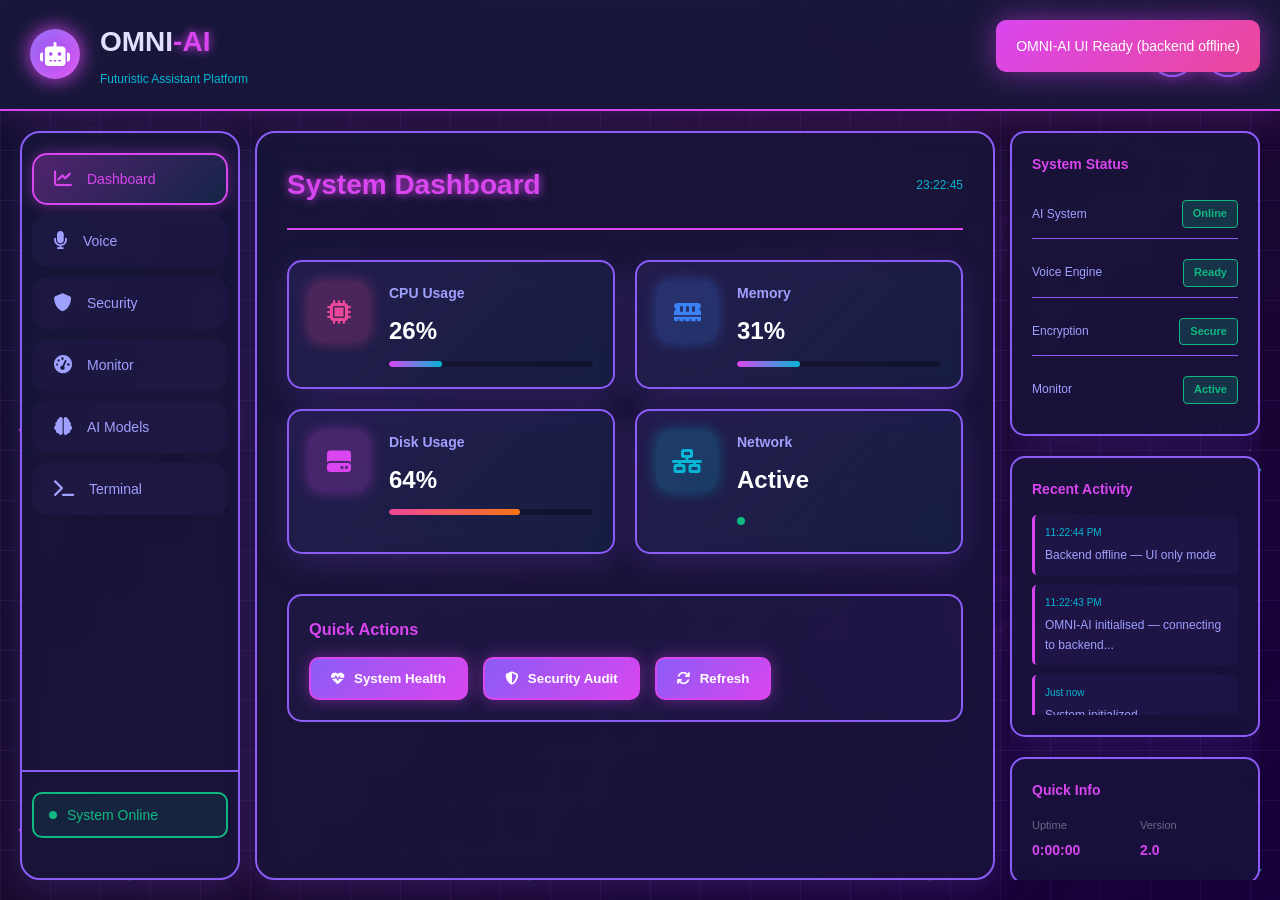
==== ui/index.html @ 4294df79 "Update project" ====
<!DOCTYPE html>
<html lang="en">
<head>
    <meta charset="UTF-8">
    <meta name="viewport" content="width=device-width, initial-scale=1.0">
    <title>OMNI-AI - Futuristic Assistant</title>
    <link rel="stylesheet" href="styles.css">
    <link rel="stylesheet" href="https://cdnjs.cloudflare.com/ajax/libs/font-awesome/6.4.0/css/all.min.css">
</head>
<body>
    <div class="stars"></div>
    <div class="container">
        <!-- Header -->
        <header class="header">
            <div class="logo-section">
                <div class="logo-glow">
                    <i class="fas fa-robot"></i>
                </div>
                <div class="logo-text">
                    <h1>OMNI<span class="neon-purple">-AI</span></h1>
                    <p class="tagline">Futuristic Assistant Platform</p>
                </div>
            </div>
            <div class="header-controls">
                <button class="control-btn" id="themePulse" title="Theme">
                    <i class="fas fa-circle"></i>
                </button>
                <button class="control-btn" id="settingsBtn" title="Settings">
                    <i class="fas fa-cog"></i>
                </button>
            </div>
        </header>

        <!-- Main Content Grid -->
        <main class="main-grid">
            <!-- Left Sidebar -->
            <aside class="sidebar">
                <nav class="nav-menu">
                    <button class="nav-item active" data-section="dashboard">
                        <i class="fas fa-chart-line"></i>
                        <span>Dashboard</span>
                    </button>
                    <button class="nav-item" data-section="voice">
                        <i class="fas fa-microphone"></i>
                        <span>Voice</span>
                    </button>
                    <button class="nav-item" data-section="security">
                        <i class="fas fa-shield"></i>
                        <span>Security</span>
                    </button>
                    <button class="nav-item" data-section="monitor">
                        <i class="fas fa-tachometer-alt"></i>
                        <span>Monitor</span>
                    </button>
                    <button class="nav-item" data-section="ai">
                        <i class="fas fa-brain"></i>
                        <span>AI Models</span>
                    </button>
                    <button class="nav-item" data-section="terminal">
                        <i class="fas fa-terminal"></i>
                        <span>Terminal</span>
                    </button>
                </nav>

                <div class="sidebar-footer">
                    <div class="status-indicator">
                        <span class="pulse"></span>
                        <span class="status-text">System Online</span>
                    </div>
                </div>
            </aside>

            <!-- Center Content -->
            <section class="content-area">
                <!-- Dashboard Section -->
                <div id="dashboard" class="section-content active">
                    <div class="section-header">
                        <h2>System Dashboard</h2>
                        <div class="header-meta">
                            <span class="time-display" id="timeDisplay">00:00:00</span>
                        </div>
                    </div>

                    <!-- Stats Grid -->
                    <div class="stats-grid">
                        <div class="stat-card">
                            <div class="stat-icon cpu">
                                <i class="fas fa-microchip"></i>
                            </div>
                            <div class="stat-content">
                                <h3>CPU Usage</h3>
                                <p class="stat-value" id="cpuUsage">--</p>
                                <div class="stat-bar">
                                    <div class="stat-fill" id="cpuBar" style="width: 0%"></div>
                                </div>
                            </div>
                        </div>

                        <div class="stat-card">
                            <div class="stat-icon memory">
                                <i class="fas fa-memory"></i>
                            </div>
                            <div class="stat-content">
                                <h3>Memory</h3>
                                <p class="stat-value" id="memoryUsage">--</p>
                                <div class="stat-bar">
                                    <div class="stat-fill" id="memoryBar" style="width: 0%"></div>
                                </div>
                            </div>
                        </div>

                        <div class="stat-card">
                            <div class="stat-icon disk">
                                <i class="fas fa-hard-drive"></i>
                            </div>
                            <div class="stat-content">
                                <h3>Disk Usage</h3>
                                <p class="stat-value" id="diskUsage">--</p>
                                <div class="stat-bar">
                                    <div class="stat-fill" id="diskBar" style="width: 0%"></div>
                                </div>
                            </div>
                        </div>

                        <div class="stat-card">
                            <div class="stat-icon network">
                                <i class="fas fa-network-wired"></i>
                            </div>
                            <div class="stat-content">
                                <h3>Network</h3>
                                <p class="stat-value" id="networkStatus">Active</p>
                                <div class="stat-indicator">
                                    <span class="online-pulse"></span>
                                </div>
                            </div>
                        </div>
                    </div>

                    <!-- Quick Actions -->
                    <div class="quick-actions">
                        <h3>Quick Actions</h3>
                        <div class="action-buttons">
                            <button class="action-btn" id="systemHealthBtn">
                                <i class="fas fa-heartbeat"></i>
                                System Health
                            </button>
                            <button class="action-btn" id="securityAuditBtn">
                                <i class="fas fa-shield-alt"></i>
                                Security Audit
                            </button>
                            <button class="action-btn" id="refreshBtn">
                                <i class="fas fa-sync"></i>
                                Refresh
                            </button>
                        </div>
                    </div>
                </div>

                <!-- Voice Section -->
                <div id="voice" class="section-content">
                    <div class="section-header">
                        <h2>Voice Assistant</h2>
                    </div>

                    <div class="voice-container">
                        <div class="voice-visualizer">
                            <div class="visualizer-bars">
                                <div class="bar"></div>
                                <div class="bar"></div>
                                <div class="bar"></div>
                                <div class="bar"></div>
                                <div class="bar"></div>
                            </div>
                            <p id="voiceStatus">Ready to listen</p>
                        </div>

                        <div class="voice-controls">
                            <button class="voice-btn pulse-btn" id="listenBtn">
                                <i class="fas fa-microphone"></i>
                            </button>
                            <button class="voice-btn" id="speakBtn">
                                <i class="fas fa-volume-up"></i>
                            </button>
                        </div>

                        <div class="voice-transcript">
                            <div class="transcript-label">Input Transcript</div>
                            <div class="transcript-content" id="inputTranscript">
                                Press the microphone button to start listening...
                            </div>
                            <div class="transcript-label">Response</div>
                            <div class="transcript-content" id="responseTranscript">
                                OMNI-AI response will appear here...
                            </div>
                        </div>
                    </div>
                </div>

                <!-- Security Section -->
                <div id="security" class="section-content">
                    <div class="section-header">
                        <h2>Security & Encryption</h2>
                    </div>

                    <div class="security-container">
                        <div class="security-card">
                            <h3>
                                <i class="fas fa-lock"></i>
                                Data Encryption
                            </h3>
                            <div class="security-content">
                                <p>Encrypt sensitive data using Fernet encryption</p>
                                <div class="input-group">
                                    <input type="text" id="dataInput" placeholder="Enter data to encrypt...">
                                    <button id="encryptBtn" class="action-btn">Encrypt</button>
                                </div>
                                <div class="result-box" id="encryptResult"></div>
                            </div>
                        </div>

                        <div class="security-card">
                            <h3>
                                <i class="fas fa-key"></i>
                                Password & Hashing
                            </h3>
                            <div class="security-content">
                                <p>Hash and verify passwords securely</p>
                                <div class="input-group">
                                    <input type="password" id="passwordInput" placeholder="Enter password...">
                                    <button id="hashBtn" class="action-btn">Hash</button>
                                </div>
                                <div class="result-box" id="hashResult"></div>
                            </div>
                        </div>

                        <div class="security-card">
                            <h3>
                                <i class="fas fa-shield-alt"></i>
                                Security Audit
                            </h3>
                            <div class="security-content">
                                <p>Run comprehensive security checks</p>
                                <button id="runAuditBtn" class="action-btn full-width">
                                    Run Audit
                                </button>
                                <div class="audit-results" id="auditResults"></div>
                            </div>
                        </div>
                    </div>
                </div>

                <!-- Monitoring Section -->
                <div id="monitor" class="section-content">
                    <div class="section-header">
                        <h2>System Monitoring</h2>
                    </div>

                    <div class="monitor-container">
                        <div class="monitor-card">
                            <h3>CPU Metrics</h3>
                            <canvas id="cpuChart"></canvas>
                        </div>

                        <div class="monitor-card">
                            <h3>Memory Usage</h3>
                            <canvas id="memoryChart"></canvas>
                        </div>

                        <div class="monitor-card">
                            <h3>Process Overview</h3>
                            <div id="processOverview" class="process-list"></div>
                        </div>

                        <div class="monitor-card">
                            <h3>System Health</h3>
                            <div id="systemHealth" class="health-indicators"></div>
                        </div>
                    </div>
                </div>

                <!-- AI Models Section -->
                <div id="ai" class="section-content">
                    <div class="section-header">
                        <h2>AI Models & Analysis</h2>
                    </div>

                    <div class="ai-container">
                        <div class="ai-card">
                            <div class="ai-icon tensorflow">
                                <i class="fas fa-brain"></i>
                            </div>
                            <h3>TensorFlow Models</h3>
                            <p>Intent classification & entity extraction</p>
                            <div class="status-badge">
                                <span class="online-pulse"></span>
                                Available
                            </div>
                        </div>

                        <div class="ai-card">
                            <div class="ai-icon pytorch">
                                <i class="fas fa-network-wired"></i>
                            </div>
                            <h3>PyTorch Models</h3>
                            <p>Advanced NLP & transformers</p>
                            <div class="status-badge">
                                <span class="online-pulse"></span>
                                Available
                            </div>
                        </div>

                        <div class="ai-card">
                            <div class="ai-icon nlp">
                                <i class="fas fa-comments"></i>
                            </div>
                            <h3>NLP Engine</h3>
                            <p>Natural language processing</p>
                            <div class="ai-input">
                                <input type="text" id="nlpInput" placeholder="Enter text for analysis...">
                                <button id="analyzeBtn" class="action-btn">Analyze</button>
                            </div>
                            <div id="nlpResult" class="result-box"></div>
                        </div>

                        <div class="ai-card">
                            <div class="ai-icon llm">
                                <i class="fas fa-lightbulb"></i>
                            </div>
                            <h3>Model Status</h3>
                            <p>View all active AI models</p>
                            <button id="modelsStatusBtn" class="action-btn full-width">
                                View Status
                            </button>
                            <div id="modelsStatus" class="result-box"></div>
                        </div>
                    </div>
                </div>

                <!-- Terminal Section -->
                <div id="terminal" class="section-content">
                    <div class="section-header">
                        <h2>Command Terminal</h2>
                    </div>

                    <div class="terminal-container">
                        <div class="terminal-display" id="terminalDisplay">
                            <div class="terminal-line">
                                <span class="terminal-prompt">$</span>
                                <span>Welcome to OMNI-AI Terminal</span>
                            </div>
                            <div class="terminal-line">
                                <span class="terminal-prompt">$</span>
                                <span>Type 'help' for available commands</span>
                            </div>
                        </div>
                        <div class="terminal-input-group">
                            <span class="terminal-prompt">$</span>
                            <input type="text" id="terminalInput" placeholder="Enter command..." class="terminal-input">
                        </div>
                    </div>
                </div>
            </section>

            <!-- Right Panel -->
            <aside class="right-panel">
                <div class="panel-card">
                    <h3>System Status</h3>
                    <div class="status-list">
                        <div class="status-item">
                            <span class="status-label">AI System</span>
                            <span class="status-badge green">Online</span>
                        </div>
                        <div class="status-item">
                            <span class="status-label">Voice Engine</span>
                            <span class="status-badge green">Ready</span>
                        </div>
                        <div class="status-item">
                            <span class="status-label">Encryption</span>
                            <span class="status-badge green">Secure</span>
                        </div>
                        <div class="status-item">
                            <span class="status-label">Monitor</span>
                            <span class="status-badge green">Active</span>
                        </div>
                    </div>
                </div>

                <div class="panel-card">
                    <h3>Recent Activity</h3>
                    <div class="activity-log" id="activityLog">
                        <div class="activity-item">
                            <span class="time">Just now</span>
                            <span class="action">System initialized</span>
                        </div>
                    </div>
                </div>

                <div class="panel-card">
                    <h3>Quick Info</h3>
                    <div class="info-grid">
                        <div class="info-item">
                            <span class="label">Uptime</span>
                            <span class="value" id="uptimeValue">0:00:00</span>
                        </div>
                        <div class="info-item">
                            <span class="label">Version</span>
                            <span class="value">2.0</span>
                        </div>
                    </div>
                </div>
            </aside>
        </main>
    </div>

    <!-- Modal for Settings -->
    <div id="settingsModal" class="modal">
        <div class="modal-content">
            <div class="modal-header">
                <h2>Settings</h2>
                <button class="close-btn" id="closeSettings">&times;</button>
            </div>
            <div class="modal-body">
                <div class="setting-group">
                    <label>
                        <input type="checkbox" id="neonToggle" checked>
                        <span>Neon Effects</span>
                    </label>
                </div>
                <div class="setting-group">
                    <label>
                        <input type="checkbox" id="soundToggle" checked>
                        <span>Sound Effects</span>
                    </label>
                </div>
                <div class="setting-group">
                    <label>
                        <input type="checkbox" id="animToggle" checked>
                        <span>Animations</span>
                    </label>
                </div>
                <div class="setting-group">
                    <label>
                        Voice Speed:
                        <input type="range" id="voiceSpeedSlider" min="50" max="200" value="150">
                    </label>
                </div>
            </div>
        </div>
    </div>

    <!-- Background Elements -->
    <div class="background-grid"></div>
    <div class="tech-words">
        <span>AI</span>
        <span>NEURAL</span>
        <span>DATA</span>
        <span>QUANTUM</span>
        <span>CYBER</span>
        <span>SYNC</span>
    </div>

    <script src="script.js"></script>
</body>
</html>
---- ui/styles.css ----
/* ============================================================================
   OMNI-AI FUTURISTIC UI - CSS
   Purple-Dark Morphism with Neon Colors
   ============================================================================ */

:root {
    /* Primary Colors - Purple & Dark */
    --primary-purple: #8b5cf6;
    --dark-bg: #0f0f2e;
    --darker-bg: #0a0a1a;
    --surface-dark: #1a1a3e;
    
    /* Neon Accents */
    --neon-purple: #d946ef;
    --neon-cyan: #06b6d4;
    --neon-pink: #ec4899;
    --neon-blue: #3b82f6;
    --neon-green: #10b981;
    
    /* Morphism */
    --morph-shadow: 0 8px 32px rgba(0, 0, 0, 0.3);
    --morph-inset: inset 0 8px 16px rgba(0, 0, 0, 0.4);
    --glow-shadow: 0 0 20px rgba(217, 70, 239, 0.5);
    
    /* Transitions */
    --transition: all 0.3s cubic-bezier(0.4, 0, 0.2, 1);
}

* {
    margin: 0;
    padding: 0;
    box-sizing: border-box;
}

html, body {
    width: 100%;
    height: 100%;
    overflow: hidden;
}

body {
    background: linear-gradient(135deg, #0f0f2e 0%, #1a0a2e 50%, #16003b 100%);
    color: #e0e0ff;
    font-family: 'Segoe UI', Tahoma, Geneva, Verdana, sans-serif;
    font-size: 14px;
    line-height: 1.6;
    position: relative;
}

/* ============================================================================
   BACKGROUND ANIMATIONS & EFFECTS
   ============================================================================ */

.stars {
    position: fixed;
    top: 0;
    left: 0;
    width: 100%;
    height: 100%;
    pointer-events: none;
    z-index: 0;
}

.stars::before {
    content: '';
    position: absolute;
    width: 100%;
    height: 100%;
    background-image: 
        radial-gradient(2px 2px at 20px 30px, #d946ef, rgba(217, 70, 239, 0)),
        radial-gradient(2px 2px at 60px 70px, #06b6d4, rgba(6, 182, 212, 0)),
        radial-gradient(1px 1px at 50px 50px, #ec4899, rgba(236, 72, 153, 0)),
        radial-gradient(1px 1px at 130px 80px, #10b981, rgba(16, 185, 129, 0));
    background-repeat: repeat;
    background-size: 400px 400px;
    animation: twinkle 5s linear infinite;
}

@keyframes twinkle {
    0%, 100% { opacity: 0.3; }
    50% { opacity: 1; }
}

.background-grid {
    position: fixed;
    top: 0;
    left: 0;
    width: 100%;
    height: 100%;
    background-image: 
        linear-gradient(rgba(139, 92, 246, 0.1) 1px, transparent 1px),
        linear-gradient(90deg, rgba(139, 92, 246, 0.1) 1px, transparent 1px);
    background-size: 50px 50px;
    pointer-events: none;
    z-index: 1;
}

.tech-words {
    position: fixed;
    top: 0;
    left: 0;
    width: 100%;
    height: 100%;
    overflow: hidden;
    pointer-events: none;
    z-index: 1;
}

.tech-words span {
    position: absolute;
    font-size: 80px;
    font-weight: bold;
    opacity: 0.03;
    color: var(--neon-purple);
    animation: float 20s infinite linear;
}

.tech-words span:nth-child(1) { top: 10%; left: 5%; animation-delay: 0s; }
.tech-words span:nth-child(2) { top: 20%; right: 10%; animation-delay: 2s; }
.tech-words span:nth-child(3) { top: 40%; left: 15%; animation-delay: 4s; }
.tech-words span:nth-child(4) { bottom: 20%; right: 5%; animation-delay: 6s; }
.tech-words span:nth-child(5) { bottom: 30%; left: 20%; animation-delay: 8s; }
.tech-words span:nth-child(6) { top: 60%; right: 20%; animation-delay: 10s; }

@keyframes float {
    0%, 100% { transform: translateY(-100vh) rotate(0deg); }
    100% { transform: translateY(100vh) rotate(360deg); }
}

/* ============================================================================
   LAYOUT
   ============================================================================ */

.container {
    position: relative;
    z-index: 2;
    width: 100%;
    height: 100%;
    display: flex;
    flex-direction: column;
}

.header {
    display: flex;
    justify-content: space-between;
    align-items: center;
    padding: 20px 30px;
    background: rgba(26, 26, 62, 0.8);
    border-bottom: 2px solid var(--neon-purple);
    backdrop-filter: blur(10px);
    box-shadow: 0 8px 32px rgba(217, 70, 239, 0.2);
}

.logo-section {
    display: flex;
    align-items: center;
    gap: 20px;
}

.logo-glow {
    width: 50px;
    height: 50px;
    display: flex;
    align-items: center;
    justify-content: center;
    background: linear-gradient(135deg, var(--primary-purple), var(--neon-purple));
    border-radius: 50%;
    box-shadow: 0 0 20px var(--neon-purple), inset 0 0 20px rgba(255, 255, 255, 0.2);
    font-size: 24px;
    color: white;
    animation: pulse-glow 2s ease-in-out infinite;
}

@keyframes pulse-glow {
    0%, 100% { box-shadow: 0 0 20px var(--neon-purple), inset 0 0 20px rgba(255, 255, 255, 0.2); }
    50% { box-shadow: 0 0 40px var(--neon-purple), inset 0 0 20px rgba(255, 255, 255, 0.4); }
}

.logo-text h1 {
    font-size: 28px;
    margin: 0;
}

.logo-text .neon-purple {
    color: var(--neon-purple);
    text-shadow: 0 0 10px var(--neon-purple);
}

.tagline {
    font-size: 12px;
    color: var(--neon-cyan);
    margin: 5px 0 0 0;
}

.header-controls {
    display: flex;
    gap: 10px;
}

.control-btn {
    width: 45px;
    height: 45px;
    border: 2px solid var(--primary-purple);
    background: rgba(139, 92, 246, 0.1);
    color: var(--neon-purple);
    border-radius: 50%;
    cursor: pointer;
    display: flex;
    align-items: center;
    justify-content: center;
    transition: var(--transition);
    box-shadow: 0 0 15px rgba(217, 70, 239, 0.3);
    font-size: 18px;
}

.control-btn:hover {
    background: rgba(139, 92, 246, 0.3);
    box-shadow: 0 0 25px var(--neon-purple);
    transform: scale(1.1);
}

.control-btn:active {
    transform: scale(0.95);
}

.main-grid {
    display: grid;
    grid-template-columns: 250px 1fr 300px;
    flex: 1;
    gap: 20px;
    padding: 20px;
    overflow: hidden;
}

/* ============================================================================
   SIDEBAR
   ============================================================================ */

.sidebar {
    background: rgba(26, 26, 62, 0.6);
    border: 2px solid var(--primary-purple);
    border-radius: 20px;
    padding: 20px 0;
    backdrop-filter: blur(10px);
    box-shadow: 0 8px 32px rgba(139, 92, 246, 0.2);
    display: flex;
    flex-direction: column;
    overflow-y: auto;
}

.nav-menu {
    display: flex;
    flex-direction: column;
    gap: 10px;
    padding: 0 10px;
    flex: 1;
}

.nav-item {
    display: flex;
    align-items: center;
    gap: 15px;
    padding: 15px 20px;
    background: rgba(139, 92, 246, 0.05);
    border: 2px solid transparent;
    color: #a0a0ff;
    border-radius: 15px;
    cursor: pointer;
    transition: var(--transition);
    font-size: 14px;
    font-weight: 500;
}

.nav-item:hover {
    background: rgba(139, 92, 246, 0.15);
    border-color: var(--primary-purple);
    color: var(--neon-purple);
}

.nav-item.active {
    background: linear-gradient(135deg, rgba(217, 70, 239, 0.3), rgba(6, 182, 212, 0.1));
    border-color: var(--neon-purple);
    color: var(--neon-purple);
    box-shadow: 0 0 15px rgba(217, 70, 239, 0.4);
}

.nav-item i {
    font-size: 18px;
}

.sidebar-footer {
    padding: 20px 10px;
    border-top: 2px solid var(--primary-purple);
}

.status-indicator {
    display: flex;
    align-items: center;
    gap: 10px;
    padding: 10px 15px;
    background: rgba(16, 185, 129, 0.1);
    border: 2px solid var(--neon-green);
    border-radius: 10px;
    color: var(--neon-green);
}

.pulse {
    width: 8px;
    height: 8px;
    background: var(--neon-green);
    border-radius: 50%;
    animation: pulse 2s infinite;
}

@keyframes pulse {
    0%, 100% { opacity: 1; }
    50% { opacity: 0.5; }
}

/* ============================================================================
   CONTENT AREA
   ============================================================================ */

.content-area {
    background: rgba(26, 26, 62, 0.6);
    border: 2px solid var(--primary-purple);
    border-radius: 20px;
    padding: 30px;
    backdrop-filter: blur(10px);
    box-shadow: 0 8px 32px rgba(139, 92, 246, 0.2);
    overflow-y: auto;
    position: relative;
}

.section-content {
    display: none;
}

.section-content.active {
    display: block;
    animation: slideIn 0.3s ease-out;
}

@keyframes slideIn {
    from {
        opacity: 0;
        transform: translateY(10px);
    }
    to {
        opacity: 1;
        transform: translateY(0);
    }
}

.section-header {
    display: flex;
    justify-content: space-between;
    align-items: center;
    margin-bottom: 30px;
    padding-bottom: 20px;
    border-bottom: 2px solid var(--neon-purple);
}

.section-header h2 {
    font-size: 28px;
    color: var(--neon-purple);
    text-shadow: 0 0 10px var(--neon-purple);
}

.header-meta {
    color: var(--neon-cyan);
    font-size: 12px;
}

/* ============================================================================
   DASHBOARD STATS
   ============================================================================ */

.stats-grid {
    display: grid;
    grid-template-columns: repeat(auto-fit, minmax(250px, 1fr));
    gap: 20px;
    margin-bottom: 40px;
}

.stat-card {
    background: linear-gradient(135deg, rgba(139, 92, 246, 0.1), rgba(6, 182, 212, 0.05));
    border: 2px solid var(--primary-purple);
    border-radius: 15px;
    padding: 20px;
    backdrop-filter: blur(10px);
    box-shadow: 0 8px 32px rgba(139, 92, 246, 0.2);
    transition: var(--transition);
    display: flex;
    gap: 20px;
}

.stat-card:hover {
    border-color: var(--neon-purple);
    box-shadow: 0 0 30px var(--neon-purple);
    transform: translateY(-5px);
}

.stat-icon {
    width: 60px;
    height: 60px;
    border-radius: 12px;
    display: flex;
    align-items: center;
    justify-content: center;
    font-size: 24px;
    flex-shrink: 0;
}

.stat-icon.cpu {
    background: rgba(236, 72, 153, 0.2);
    color: var(--neon-pink);
    box-shadow: 0 0 15px rgba(236, 72, 153, 0.4);
}

.stat-icon.memory {
    background: rgba(59, 130, 246, 0.2);
    color: var(--neon-blue);
    box-shadow: 0 0 15px rgba(59, 130, 246, 0.4);
}

.stat-icon.disk {
    background: rgba(217, 70, 239, 0.2);
    color: var(--neon-purple);
    box-shadow: 0 0 15px rgba(217, 70, 239, 0.4);
}

.stat-icon.network {
    background: rgba(6, 182, 212, 0.2);
    color: var(--neon-cyan);
    box-shadow: 0 0 15px rgba(6, 182, 212, 0.4);
}

.stat-content {
    flex: 1;
}

.stat-content h3 {
    font-size: 14px;
    color: #a0a0ff;
    margin-bottom: 8px;
}

.stat-value {
    font-size: 24px;
    font-weight: bold;
    color: white;
    margin-bottom: 10px;
}

.stat-bar {
    width: 100%;
    height: 6px;
    background: rgba(0, 0, 0, 0.3);
    border-radius: 3px;
    overflow: hidden;
}

.stat-fill {
    height: 100%;
    background: linear-gradient(90deg, var(--neon-purple), var(--neon-cyan));
    border-radius: 3px;
    transition: width 0.3s ease;
}

.stat-indicator {
    margin-top: 10px;
}

.online-pulse {
    display: inline-block;
    width: 8px;
    height: 8px;
    background: var(--neon-green);
    border-radius: 50%;
    animation: pulse 2s infinite;
    margin-right: 5px;
}

/* ============================================================================
   QUICK ACTIONS
   ============================================================================ */

.quick-actions {
    background: rgba(139, 92, 246, 0.05);
    border: 2px solid var(--primary-purple);
    border-radius: 15px;
    padding: 20px;
    margin-top: 30px;
}

.quick-actions h3 {
    color: var(--neon-purple);
    margin-bottom: 15px;
}

.action-buttons {
    display: flex;
    gap: 15px;
    flex-wrap: wrap;
}

.action-btn {
    display: flex;
    align-items: center;
    gap: 10px;
    padding: 12px 20px;
    background: linear-gradient(135deg, var(--primary-purple), var(--neon-purple));
    border: 2px solid var(--neon-purple);
    color: white;
    border-radius: 10px;
    cursor: pointer;
    transition: var(--transition);
    font-weight: 600;
    box-shadow: 0 0 15px rgba(217, 70, 239, 0.4);
}

.action-btn:hover {
    background: linear-gradient(135deg, var(--neon-purple), var(--neon-pink));
    box-shadow: 0 0 30px var(--neon-purple);
    transform: scale(1.05);
}

.action-btn:active {
    transform: scale(0.95);
}

.action-btn.full-width {
    width: 100%;
    justify-content: center;
}

/* ============================================================================
   VOICE SECTION
   ============================================================================ */

.voice-container {
    display: flex;
    flex-direction: column;
    align-items: center;
    gap: 30px;
}

.voice-visualizer {
    text-align: center;
    padding: 40px 20px;
    background: rgba(6, 182, 212, 0.05);
    border: 2px solid var(--neon-cyan);
    border-radius: 20px;
    box-shadow: 0 0 30px rgba(6, 182, 212, 0.2);
    width: 100%;
}

.visualizer-bars {
    display: flex;
    align-items: flex-end;
    justify-content: center;
    gap: 5px;
    height: 60px;
    margin-bottom: 20px;
}

.visualizer-bars .bar {
    width: 4px;
    background: linear-gradient(180deg, var(--neon-cyan), var(--neon-purple));
    border-radius: 2px;
    height: 20px;
    animation: barAnimation 0.5s ease-in-out infinite;
}

.visualizer-bars .bar:nth-child(1) { animation-delay: 0s; height: 30px; }
.visualizer-bars .bar:nth-child(2) { animation-delay: 0.1s; height: 50px; }
.visualizer-bars .bar:nth-child(3) { animation-delay: 0.2s; height: 60px; }
.visualizer-bars .bar:nth-child(4) { animation-delay: 0.1s; height: 50px; }
.visualizer-bars .bar:nth-child(5) { animation-delay: 0s; height: 30px; }

@keyframes barAnimation {
    0%, 100% { height: 20px; }
    50% { height: 50px; }
}

#voiceStatus {
    color: var(--neon-cyan);
    font-size: 16px;
    margin: 0;
}

.voice-controls {
    display: flex;
    gap: 20px;
}

.voice-btn {
    width: 80px;
    height: 80px;
    border: 3px solid var(--neon-cyan);
    background: linear-gradient(135deg, rgba(6, 182, 212, 0.2), rgba(6, 182, 212, 0.05));
    color: var(--neon-cyan);
    border-radius: 50%;
    cursor: pointer;
    display: flex;
    align-items: center;
    justify-content: center;
    font-size: 32px;
    transition: var(--transition);
    box-shadow: 0 0 20px rgba(6, 182, 212, 0.4);
}

.voice-btn:hover {
    background: linear-gradient(135deg, rgba(6, 182, 212, 0.4), rgba(6, 182, 212, 0.2));
    box-shadow: 0 0 40px var(--neon-cyan);
    transform: scale(1.1);
}

.voice-btn.pulse-btn {
    animation: voicePulse 2s ease-in-out infinite;
}

@keyframes voicePulse {
    0%, 100% { box-shadow: 0 0 20px rgba(6, 182, 212, 0.4); }
    50% { box-shadow: 0 0 50px var(--neon-cyan); }
}

.voice-transcript {
    width: 100%;
    display: grid;
    grid-template-columns: 1fr 1fr;
    gap: 20px;
}

.transcript-label {
    grid-column: span 1;
    color: var(--neon-purple);
    font-weight: 600;
    font-size: 12px;
    margin-bottom: 5px;
}

.transcript-content {
    grid-column: span 1;
    background: rgba(0, 0, 0, 0.3);
    border: 2px solid var(--primary-purple);
    border-radius: 10px;
    padding: 15px;
    min-height: 100px;
    color: #a0a0ff;
    border-radius: 10px;
    overflow-y: auto;
}

/* ============================================================================
   SECURITY SECTION
   ============================================================================ */

.security-container {
    display: grid;
    grid-template-columns: repeat(auto-fit, minmax(300px, 1fr));
    gap: 20px;
}

.security-card {
    background: linear-gradient(135deg, rgba(217, 70, 239, 0.1), rgba(236, 72, 153, 0.05));
    border: 2px solid var(--neon-pink);
    border-radius: 15px;
    padding: 20px;
    box-shadow: 0 0 20px rgba(236, 72, 153, 0.2);
    transition: var(--transition);
}

.security-card:hover {
    box-shadow: 0 0 40px rgba(236, 72, 153, 0.4);
    transform: translateY(-5px);
}

.security-card h3 {
    color: var(--neon-pink);
    margin-bottom: 15px;
    display: flex;
    align-items: center;
    gap: 10px;
}

.security-card i {
    font-size: 20px;
}

.security-content {
    display: flex;
    flex-direction: column;
    gap: 15px;
}

.security-content p {
    color: #a0a0ff;
    font-size: 13px;
}

.input-group {
    display: flex;
    gap: 10px;
}

.input-group input {
    flex: 1;
    padding: 10px 15px;
    background: rgba(0, 0, 0, 0.3);
    border: 2px solid var(--primary-purple);
    border-radius: 8px;
    color: #e0e0ff;
    font-size: 13px;
}

.input-group input::placeholder {
    color: #6a6a88;
}

.input-group input:focus {
    outline: none;
    border-color: var(--neon-purple);
    box-shadow: 0 0 15px rgba(217, 70, 239, 0.4);
}

.result-box {
    background: rgba(0, 0, 0, 0.5);
    border: 2px solid var(--primary-purple);
    border-radius: 8px;
    padding: 15px;
    color: var(--neon-cyan);
    font-family: 'Courier New', monospace;
    font-size: 12px;
    min-height: 80px;
    word-break: break-all;
    overflow-y: auto;
    max-height: 150px;
}

.audit-results {
    display: flex;
    flex-direction: column;
    gap: 10px;
    margin-top: 15px;
}

.audit-item {
    display: flex;
    align-items: center;
    gap: 10px;
    padding: 10px;
    background: rgba(0, 0, 0, 0.3);
    border-radius: 5px;
    font-size: 12px;
}

.audit-item.success {
    border-left: 3px solid var(--neon-green);
    color: var(--neon-green);
}

.audit-item.warning {
    border-left: 3px solid var(--neon-pink);
    color: var(--neon-pink);
}

/* ============================================================================
   MONITORING SECTION
   ============================================================================ */

.monitor-container {
    display: grid;
    grid-template-columns: repeat(auto-fit, minmax(400px, 1fr));
    gap: 20px;
}

.monitor-card {
    background: rgba(139, 92, 246, 0.05);
    border: 2px solid var(--primary-purple);
    border-radius: 15px;
    padding: 20px;
    box-shadow: 0 0 20px rgba(139, 92, 246, 0.2);
}

.monitor-card h3 {
    color: var(--neon-purple);
    margin-bottom: 15px;
}

.monitor-card canvas {
    width: 100% !important;
    height: 250px !important;
}

.process-list {
    display: flex;
    flex-direction: column;
    gap: 10px;
    max-height: 400px;
    overflow-y: auto;
}

.process-item {
    display: flex;
    justify-content: space-between;
    padding: 10px;
    background: rgba(0, 0, 0, 0.3);
    border-left: 3px solid var(--neon-cyan);
    border-radius: 5px;
    font-size: 12px;
    color: #a0a0ff;
}

.health-indicators {
    display: flex;
    flex-direction: column;
    gap: 10px;
}

.health-item {
    display: flex;
    justify-content: space-between;
    padding: 10px;
    background: rgba(0, 0, 0, 0.3);
    border-radius: 5px;
    font-size: 12px;
}

.health-status {
    font-weight: 600;
    color: var(--neon-green);
}

.health-status.warning {
    color: var(--neon-pink);
}

.health-status.critical {
    color: #ff4444;
}

/* ============================================================================
   AI MODELS SECTION
   ============================================================================ */

.ai-container {
    display: grid;
    grid-template-columns: repeat(auto-fit, minmax(280px, 1fr));
    gap: 20px;
}

.ai-card {
    background: linear-gradient(135deg, rgba(139, 92, 246, 0.1), rgba(6, 182, 212, 0.05));
    border: 2px solid var(--primary-purple);
    border-radius: 15px;
    padding: 25px;
    text-align: center;
    transition: var(--transition);
    box-shadow: 0 0 20px rgba(139, 92, 246, 0.2);
}

.ai-card:hover {
    border-color: var(--neon-purple);
    box-shadow: 0 0 40px var(--neon-purple);
    transform: translateY(-10px);
}

.ai-icon {
    width: 60px;
    height: 60px;
    margin: 0 auto 15px;
    border-radius: 12px;
    display: flex;
    align-items: center;
    justify-content: center;
    font-size: 28px;
}

.ai-icon.tensorflow {
    background: rgba(217, 70, 239, 0.2);
    color: var(--neon-purple);
    box-shadow: 0 0 15px rgba(217, 70, 239, 0.4);
}

.ai-icon.pytorch {
    background: rgba(236, 72, 153, 0.2);
    color: var(--neon-pink);
    box-shadow: 0 0 15px rgba(236, 72, 153, 0.4);
}

.ai-icon.nlp {
    background: rgba(6, 182, 212, 0.2);
    color: var(--neon-cyan);
    box-shadow: 0 0 15px rgba(6, 182, 212, 0.4);
}

.ai-icon.llm {
    background: rgba(16, 185, 129, 0.2);
    color: var(--neon-green);
    box-shadow: 0 0 15px rgba(16, 185, 129, 0.4);
}

.ai-card h3 {
    color: white;
    margin-bottom: 10px;
}

.ai-card p {
    color: #a0a0ff;
    font-size: 13px;
    margin-bottom: 15px;
}

.status-badge {
    display: inline-flex;
    align-items: center;
    gap: 8px;
    padding: 8px 15px;
    background: rgba(16, 185, 129, 0.1);
    border: 1px solid var(--neon-green);
    color: var(--neon-green);
    border-radius: 20px;
    font-size: 12px;
    font-weight: 600;
}

.ai-input {
    display: flex;
    gap: 10px;
    margin: 15px 0;
}

.ai-input input {
    flex: 1;
    padding: 10px 15px;
    background: rgba(0, 0, 0, 0.3);
    border: 2px solid var(--primary-purple);
    border-radius: 8px;
    color: #e0e0ff;
    font-size: 13px;
}

.ai-input input::placeholder {
    color: #6a6a88;
}

.ai-input input:focus {
    outline: none;
    border-color: var(--neon-cyan);
    box-shadow: 0 0 15px rgba(6, 182, 212, 0.4);
}

/* ============================================================================
   TERMINAL SECTION
   ============================================================================ */

.terminal-container {
    display: flex;
    flex-direction: column;
    gap: 15px;
}

.terminal-display {
    background: rgba(0, 0, 0, 0.8);
    border: 2px solid var(--neon-green);
    border-radius: 10px;
    padding: 20px;
    min-height: 300px;
    max-height: 400px;
    overflow-y: auto;
    font-family: 'Courier New', monospace;
    font-size: 13px;
    box-shadow: 0 0 20px rgba(16, 185, 129, 0.2),
                inset 0 0 20px rgba(16, 185, 129, 0.05);
}

.terminal-line {
    margin-bottom: 8px;
    color: var(--neon-green);
    display: flex;
    gap: 10px;
}

.terminal-prompt {
    color: var(--neon-cyan);
    font-weight: bold;
}

.terminal-input-group {
    display: flex;
    align-items: center;
    gap: 10px;
    background: rgba(0, 0, 0, 0.8);
    border: 2px solid var(--neon-green);
    border-radius: 10px;
    padding: 10px 15px;
}

.terminal-input {
    flex: 1;
    background: transparent;
    border: none;
    color: var(--neon-green);
    font-family: 'Courier New', monospace;
    font-size: 13px;
}

.terminal-input::placeholder {
    color: #666;
}

.terminal-input:focus {
    outline: none;
}

/* ============================================================================
   RIGHT PANEL & MODALS
   ============================================================================ */

.right-panel {
    display: flex;
    flex-direction: column;
    gap: 20px;
    overflow-y: auto;
}

.panel-card {
    background: rgba(26, 26, 62, 0.6);
    border: 2px solid var(--primary-purple);
    border-radius: 15px;
    padding: 20px;
    backdrop-filter: blur(10px);
    box-shadow: 0 8px 32px rgba(139, 92, 246, 0.2);
}

.panel-card h3 {
    color: var(--neon-purple);
    margin-bottom: 15px;
    font-size: 14px;
}

.status-list {
    display: flex;
    flex-direction: column;
    gap: 10px;
}

.status-item {
    display: flex;
    justify-content: space-between;
    align-items: center;
    padding: 10px 0;
    border-bottom: 1px solid var(--primary-purple);
}

.status-label {
    color: #a0a0ff;
    font-size: 12px;
}

.status-item:last-child {
    border-bottom: none;
}

.status-badge.green {
    background: rgba(16, 185, 129, 0.2);
    color: var(--neon-green);
    padding: 4px 10px;
    border-radius: 4px;
    font-size: 11px;
    font-weight: 600;
}

.activity-log {
    display: flex;
    flex-direction: column;
    gap: 10px;
    max-height: 200px;
    overflow-y: auto;
}

.activity-item {
    display: flex;
    flex-direction: column;
    gap: 5px;
    padding: 10px;
    background: rgba(139, 92, 246, 0.05);
    border-left: 3px solid var(--neon-purple);
    border-radius: 5px;
    font-size: 12px;
}

.activity-item .time {
    color: var(--neon-cyan);
    font-size: 10px;
}

.activity-item .action {
    color: #a0a0ff;
}

.info-grid {
    display: grid;
    grid-template-columns: 1fr 1fr;
    gap: 10px;
}

.info-item {
    display: flex;
    flex-direction: column;
    gap: 5px;
}

.info-item .label {
    font-size: 11px;
    color: #6a6a88;
}

.info-item .value {
    font-size: 14px;
    font-weight: 600;
    color: var(--neon-purple);
}

/* ============================================================================
   MODALS
   ============================================================================ */

.modal {
    display: none;
    position: fixed;
    top: 0;
    left: 0;
    width: 100%;
    height: 100%;
    background: rgba(0, 0, 0, 0.7);
    z-index: 1000;
    align-items: center;
    justify-content: center;
    backdrop-filter: blur(5px);
}

.modal.active {
    display: flex;
}

.modal-content {
    background: linear-gradient(135deg, rgba(26, 26, 62, 0.95), rgba(26, 26, 62, 0.85));
    border: 2px solid var(--neon-purple);
    border-radius: 20px;
    padding: 30px;
    max-width: 500px;
    width: 90%;
    box-shadow: 0 0 50px var(--neon-purple);
}

.modal-header {
    display: flex;
    justify-content: space-between;
    align-items: center;
    margin-bottom: 20px;
    padding-bottom: 15px;
    border-bottom: 2px solid var(--neon-purple);
}

.modal-header h2 {
    color: var(--neon-purple);
    font-size: 24px;
}

.close-btn {
    background: none;
    border: none;
    color: var(--neon-purple);
    font-size: 28px;
    cursor: pointer;
    transition: var(--transition);
}

.close-btn:hover {
    color: var(--neon-pink);
    transform: rotate(90deg);
}

.modal-body {
    display: flex;
    flex-direction: column;
    gap: 20px;
}

.setting-group {
    display: flex;
    flex-direction: column;
    gap: 10px;
}

.setting-group label {
    display: flex;
    align-items: center;
    gap: 10px;
    color: #a0a0ff;
    cursor: pointer;
    font-size: 14px;
}

.setting-group input[type="checkbox"] {
    width: 20px;
    height: 20px;
    cursor: pointer;
    accent-color: var(--neon-purple);
}

.setting-group input[type="range"] {
    cursor: pointer;
    accent-color: var(--neon-purple);
}

/* ============================================================================
   SCROLLBAR STYLING
   ============================================================================ */

::-webkit-scrollbar {
    width: 8px;
    height: 8px;
}

::-webkit-scrollbar-track {
    background: rgba(139, 92, 246, 0.1);
    border-radius: 10px;
}

::-webkit-scrollbar-thumb {
    background: linear-gradient(180deg, var(--neon-purple), var(--neon-cyan));
    border-radius: 10px;
}

::-webkit-scrollbar-thumb:hover {
    background: linear-gradient(180deg, var(--neon-pink), var(--neon-purple));
}

/* ============================================================================
   RESPONSIVE DESIGN
   ============================================================================ */

@media (max-width: 1400px) {
    .main-grid {
        grid-template-columns: 220px 1fr 250px;
        gap: 15px;
    }
}

@media (max-width: 1024px) {
    .main-grid {
        grid-template-columns: 1fr;
    }

    .sidebar,
    .right-panel {
        display: none;
    }

    .stats-grid {
        grid-template-columns: repeat(2, 1fr);
    }
}

@media (max-width: 768px) {
    .header {
        padding: 15px 20px;
    }

    .container {
        height: auto;
        min-height: 100vh;
    }

    .main-grid {
        grid-template-columns: 1fr;
        grid-template-rows: auto;
        height: auto;
    }

    .content-area {
        padding: 20px;
    }

    .stats-grid {
        grid-template-columns: 1fr;
    }

    .voice-transcript {
        grid-template-columns: 1fr;
    }

    .section-header h2 {
        font-size: 22px;
    }
}
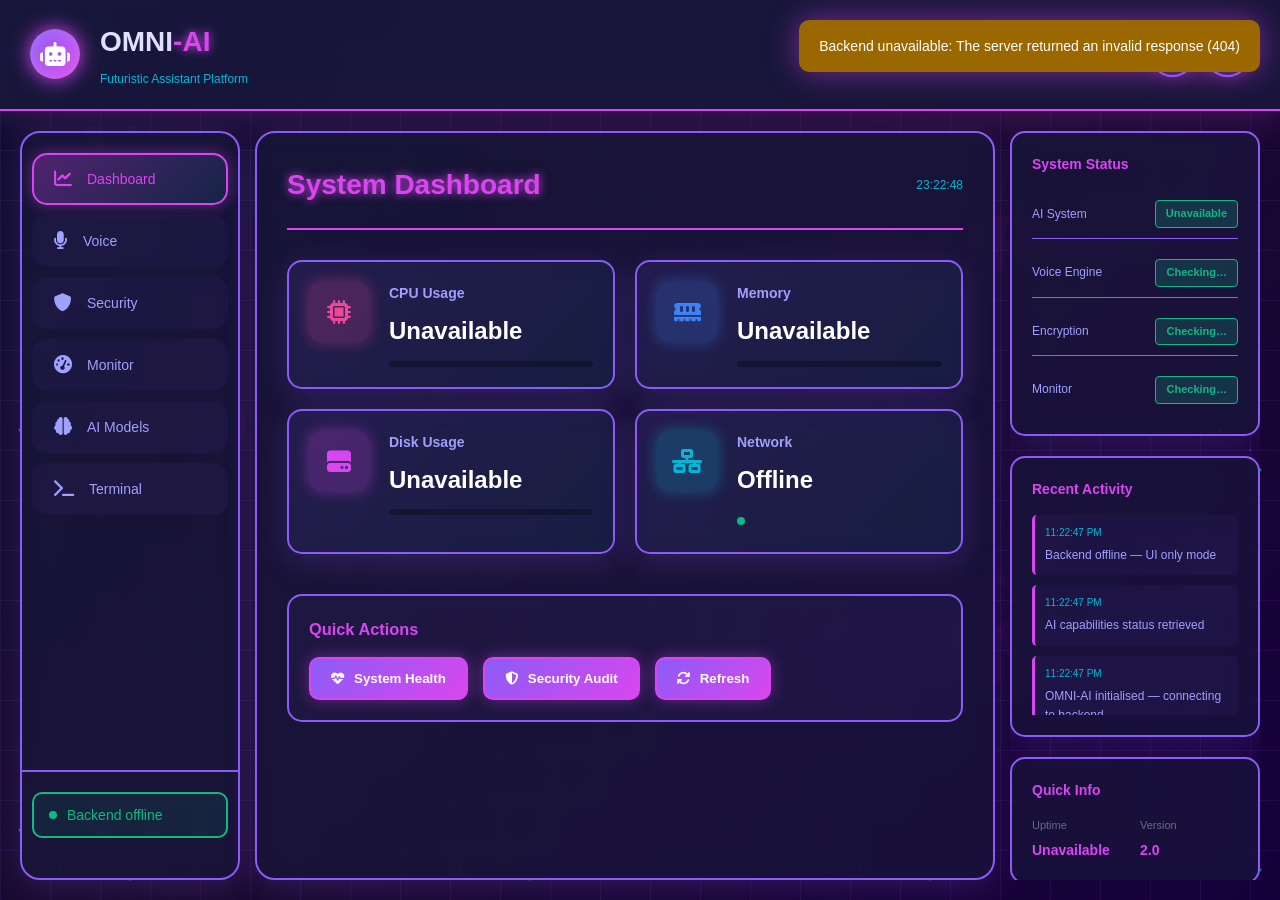
==== commit 8b730de4: "Agent Host changes for agents/sensor-sentry-ai-architecture-enhancements" ====
--- a/ui/index.html
+++ b/ui/index.html
@@ -63,9 +63,9 @@
                 </nav>
 
                 <div class="sidebar-footer">
-                    <div class="status-indicator">
+                    <div class="status-indicator" role="status">
                         <span class="pulse"></span>
-                        <span class="status-text">System Online</span>
+                        <span class="status-text" id="systemOnlineStatus">Connecting…</span>
                     </div>
                 </div>
             </aside>
@@ -128,7 +128,7 @@
                             </div>
                             <div class="stat-content">
                                 <h3>Network</h3>
-                                <p class="stat-value" id="networkStatus">Active</p>
+                                <p class="stat-value" id="networkStatus">Checking…</p>
                                 <div class="stat-indicator">
                                     <span class="online-pulse"></span>
                                 </div>
@@ -184,6 +184,11 @@
                         </div>
 
                         <div class="voice-transcript">
+                            <div class="transcript-label">Type a message</div>
+                            <div class="voice-input-group">
+                                <input type="text" id="voiceTextInput" placeholder="Type a command or question…" maxlength="4000">
+                                <button id="voiceSendBtn" class="action-btn">Send</button>
+                            </div>
                             <div class="transcript-label">Input Transcript</div>
                             <div class="transcript-content" id="inputTranscript">
                                 Press the microphone button to start listening...
@@ -258,22 +263,24 @@
                     <div class="monitor-container">
                         <div class="monitor-card">
                             <h3>CPU Metrics</h3>
-                            <canvas id="cpuChart"></canvas>
+                            <p class="monitor-value" id="monitorCpuValue">Unavailable</p>
+                            <div class="stat-bar"><div class="stat-fill" id="monitorCpuBar"></div></div>
                         </div>
 
                         <div class="monitor-card">
                             <h3>Memory Usage</h3>
-                            <canvas id="memoryChart"></canvas>
+                            <p class="monitor-value" id="monitorMemoryValue">Unavailable</p>
+                            <div class="stat-bar"><div class="stat-fill" id="monitorMemoryBar"></div></div>
                         </div>
 
                         <div class="monitor-card">
                             <h3>Process Overview</h3>
-                            <div id="processOverview" class="process-list"></div>
+                            <div id="processOverview" class="process-list" aria-live="polite"></div>
                         </div>
 
                         <div class="monitor-card">
                             <h3>System Health</h3>
-                            <div id="systemHealth" class="health-indicators"></div>
+                            <div id="systemHealth" class="health-indicators" aria-live="polite"></div>
                         </div>
                     </div>
                 </div>
@@ -291,9 +298,9 @@
                             </div>
                             <h3>TensorFlow Models</h3>
                             <p>Intent classification & entity extraction</p>
-                            <div class="status-badge">
+                            <div class="status-badge" id="tensorflowStatus">
                                 <span class="online-pulse"></span>
-                                Available
+                            Checking…
                             </div>
                         </div>
 
@@ -303,9 +310,9 @@
                             </div>
                             <h3>PyTorch Models</h3>
                             <p>Advanced NLP & transformers</p>
-                            <div class="status-badge">
+                            <div class="status-badge" id="pytorchStatus">
                                 <span class="online-pulse"></span>
-                                Available
+                            Checking…
                             </div>
                         </div>
 
@@ -368,19 +375,19 @@
                     <div class="status-list">
                         <div class="status-item">
                             <span class="status-label">AI System</span>
-                            <span class="status-badge green">Online</span>
+                            <span class="status-badge green" id="brainStatus">Checking…</span>
                         </div>
                         <div class="status-item">
                             <span class="status-label">Voice Engine</span>
-                            <span class="status-badge green">Ready</span>
+                            <span class="status-badge green" id="voiceEngineStatus">Checking…</span>
                         </div>
                         <div class="status-item">
                             <span class="status-label">Encryption</span>
-                            <span class="status-badge green">Secure</span>
+                            <span class="status-badge green" id="encryptionStatus">Checking…</span>
                         </div>
                         <div class="status-item">
                             <span class="status-label">Monitor</span>
-                            <span class="status-badge green">Active</span>
+                            <span class="status-badge green" id="monitorStatus">Checking…</span>
                         </div>
                     </div>
                 </div>
@@ -413,11 +420,11 @@
     </div>
 
     <!-- Modal for Settings -->
-    <div id="settingsModal" class="modal">
-        <div class="modal-content">
+    <div id="settingsModal" class="modal" aria-hidden="true">
+        <div class="modal-content" role="dialog" aria-modal="true" aria-labelledby="settingsTitle">
             <div class="modal-header">
-                <h2>Settings</h2>
-                <button class="close-btn" id="closeSettings">&times;</button>
+                <h2 id="settingsTitle">Settings</h2>
+                <button class="close-btn" id="closeSettings" aria-label="Close settings">&times;</button>
             </div>
             <div class="modal-body">
                 <div class="setting-group">
--- a/ui/styles.css
+++ b/ui/styles.css
@@ -1298,3 +1298,237 @@
         font-size: 22px;
     }
 }
+
+:focus-visible {
+    outline: 3px solid var(--neon-cyan);
+    outline-offset: 3px;
+}
+
+.status-badge.unavailable {
+    border-color: rgba(160, 160, 190, 0.6);
+    background: rgba(120, 120, 145, 0.12);
+    color: #b7b7c9;
+}
+
+.audit-scope {
+    color: #b7b7d1;
+    font-size: 12px;
+    line-height: 1.5;
+    padding: 8px 2px;
+}
+
+.voice-input-group {
+    display: flex;
+    gap: 10px;
+    margin-bottom: 12px;
+}
+
+.voice-input-group input {
+    flex: 1;
+    min-width: 0;
+    padding: 10px 14px;
+    border: 1px solid var(--primary-purple);
+    border-radius: 9px;
+    background: rgba(0, 0, 0, 0.3);
+    color: #e0e0ff;
+}
+
+.monitor-value {
+    margin: 18px 0 10px;
+    color: var(--neon-cyan);
+    font-size: 30px;
+    font-weight: 700;
+}
+
+.monitor-card .stat-bar {
+    height: 10px;
+}
+
+.process-list p {
+    color: var(--neon-cyan);
+    margin-bottom: 8px;
+}
+
+.reduced-glow *,
+.reduced-glow *::before,
+.reduced-glow *::after {
+    box-shadow: none !important;
+    text-shadow: none !important;
+}
+
+.reduced-motion *,
+.reduced-motion *::before,
+.reduced-motion *::after {
+    animation-duration: 0.01ms !important;
+    animation-iteration-count: 1 !important;
+    scroll-behavior: auto !important;
+    transition-duration: 0.01ms !important;
+}
+
+body.light-theme {
+    background: linear-gradient(135deg, #f3f4fb, #e8eaff 55%, #f8f7ff);
+    color: #24233a;
+}
+
+body.light-theme .header,
+body.light-theme .sidebar,
+body.light-theme .content-area,
+body.light-theme .right-panel .panel-card,
+body.light-theme .stat-card,
+body.light-theme .security-card,
+body.light-theme .monitor-card,
+body.light-theme .ai-card {
+    background: rgba(255, 255, 255, 0.88);
+    border-color: rgba(109, 84, 180, 0.32);
+    color: #24233a;
+}
+
+body.light-theme .section-header h2,
+body.light-theme .logo-text h1,
+body.light-theme .ai-card h3,
+body.light-theme .panel-card h3 {
+    color: #5030a5;
+    text-shadow: none;
+}
+
+body.light-theme .stat-content h3,
+body.light-theme .status-label,
+body.light-theme .activity-item .action,
+body.light-theme .security-content p,
+body.light-theme .ai-card p {
+    color: #55536b;
+}
+
+body.light-theme .input-group input,
+body.light-theme .ai-input input {
+    background: #fff;
+    color: #24233a;
+}
+
+body.light-theme .terminal-display,
+body.light-theme .terminal-input-group,
+body.light-theme .result-box {
+    background: #f9f8ff;
+    color: #33245c;
+}
+
+@media (max-width: 1024px) {
+    html,
+    body {
+        height: auto;
+        min-height: 100%;
+        overflow: auto;
+    }
+
+    .container {
+        height: auto;
+        min-height: 100vh;
+    }
+
+    .main-grid {
+        display: grid;
+        grid-template-columns: minmax(0, 1fr);
+        grid-template-rows: auto minmax(60vh, auto);
+        overflow: visible;
+    }
+
+    .sidebar {
+        display: block;
+        position: sticky;
+        top: 8px;
+        z-index: 5;
+        padding: 8px;
+        overflow: hidden;
+    }
+
+    .nav-menu {
+        flex-direction: row;
+        gap: 8px;
+        padding: 0;
+        overflow-x: auto;
+    }
+
+    .nav-item {
+        flex: 0 0 auto;
+        gap: 8px;
+        padding: 10px 12px;
+        white-space: nowrap;
+    }
+
+    .sidebar-footer,
+    .right-panel {
+        display: none;
+    }
+
+    .content-area {
+        min-height: 60vh;
+    }
+}
+
+@media (max-width: 600px) {
+    .header {
+        padding: 12px 16px;
+    }
+
+    .logo-section {
+        gap: 10px;
+    }
+
+    .logo-glow {
+        width: 40px;
+        height: 40px;
+        font-size: 18px;
+    }
+
+    .logo-text h1 {
+        font-size: 21px;
+    }
+
+    .tagline {
+        font-size: 10px;
+    }
+
+    .control-btn {
+        width: 38px;
+        height: 38px;
+    }
+
+    .main-grid {
+        padding: 10px;
+        gap: 10px;
+        grid-template-rows: auto minmax(65vh, auto);
+    }
+
+    .content-area {
+        padding: 18px 14px;
+        border-radius: 14px;
+    }
+
+    .section-header {
+        align-items: flex-start;
+        margin-bottom: 20px;
+    }
+
+    .section-header h2 {
+        font-size: 20px;
+    }
+
+    .stats-grid,
+    .security-container,
+    .ai-container,
+    .monitor-container {
+        grid-template-columns: minmax(0, 1fr);
+    }
+
+    .monitor-container {
+        gap: 12px;
+    }
+
+    .input-group {
+        flex-direction: column;
+    }
+
+    .voice-input-group {
+        flex-direction: column;
+    }
+}
